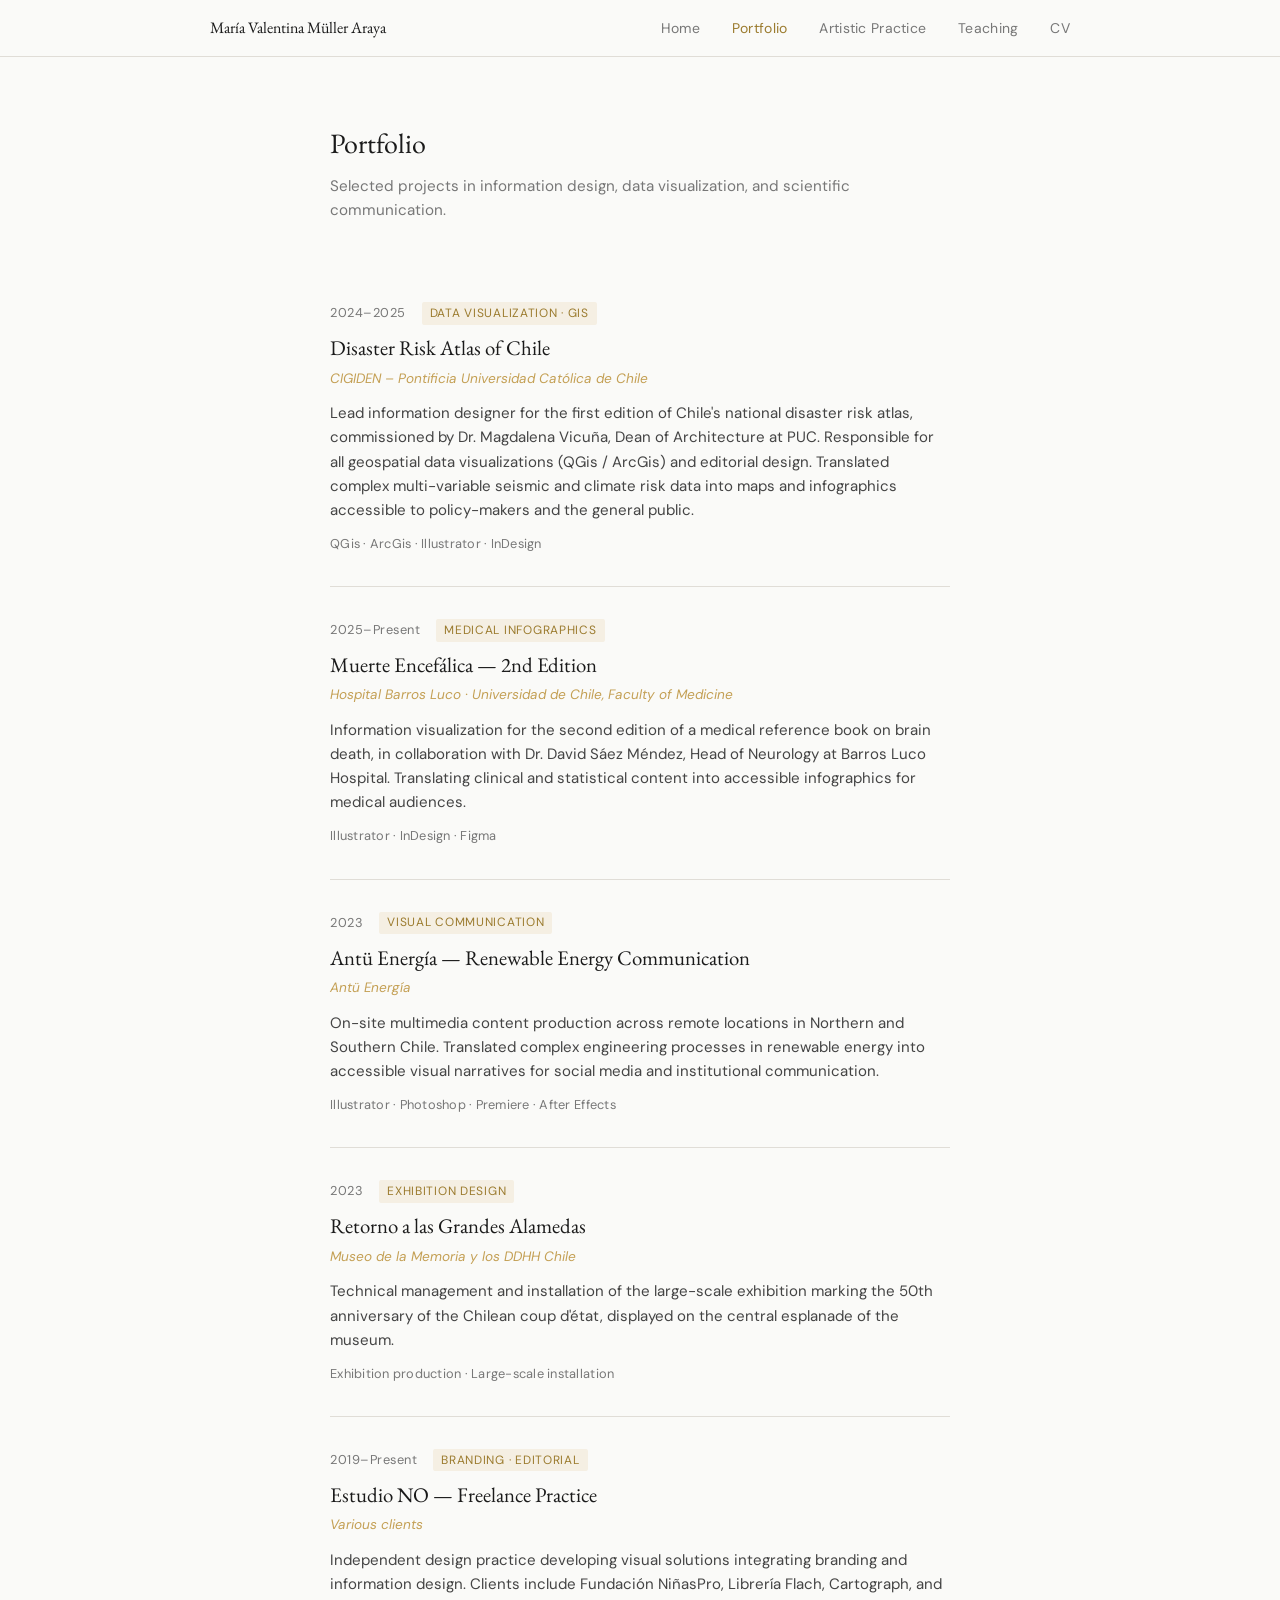
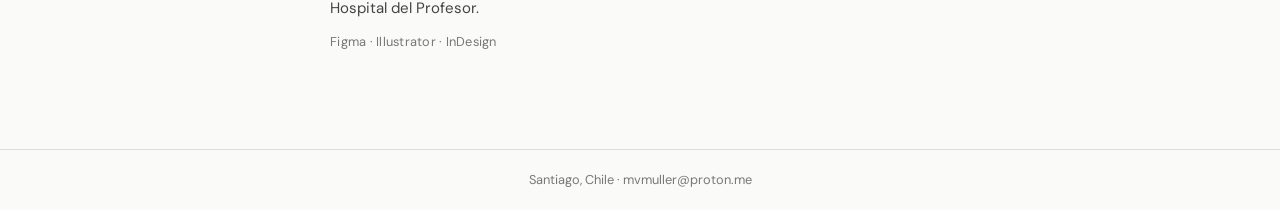
==== portfolio.html @ 5f3f7e42 "Add files via upload" ====
<!DOCTYPE html>
<html lang="en">
<head>
  <meta charset="UTF-8" />
  <meta name="viewport" content="width=device-width, initial-scale=1.0"/>
  <title>Portfolio · María Valentina Müller Araya</title>
  <link rel="preconnect" href="https://fonts.googleapis.com">
  <link href="https://fonts.googleapis.com/css2?family=EB+Garamond:ital,wght@0,400;0,500;1,400&family=DM+Sans:wght@300;400;500&display=swap" rel="stylesheet">
  <link rel="stylesheet" href="style.css">
</head>
<body>

  <header>
    <nav>
      <a href="index.html" class="nav-name">María Valentina Müller Araya</a>
      <ul>
        <li><a href="index.html">Home</a></li>
        <li><a href="portfolio.html" class="active">Portfolio</a></li>
        <li><a href="works.html">Artistic Practice</a></li>
        <li><a href="teaching.html">Teaching</a></li>
        <li><a href="cv/CV_MariaValentinaMuller_EN.pdf" target="_blank">CV</a></li>
      </ul>
    </nav>
  </header>

  <main class="page-layout">

    <h2 class="page-title">Portfolio</h2>
    <p class="page-intro">Selected projects in information design, data visualization, and scientific communication.</p>

    <div class="projects">

      <article class="project">
        <div class="project-meta">
          <span class="project-year">2024–2025</span>
          <span class="project-tag">Data Visualization · GIS</span>
        </div>
        <h3>Disaster Risk Atlas of Chile</h3>
        <p class="project-client">CIGIDEN – Pontificia Universidad Católica de Chile</p>
        <p class="project-desc">
          Lead information designer for the first edition of Chile's national disaster risk atlas,
          commissioned by Dr. Magdalena Vicuña, Dean of Architecture at PUC. Responsible for all
          geospatial data visualizations (QGis / ArcGis) and editorial design. Translated complex
          multi-variable seismic and climate risk data into maps and infographics accessible to
          policy-makers and the general public.
        </p>
        <div class="project-tools">QGis · ArcGis · Illustrator · InDesign</div>
        <!-- Add project image: <img src="images/atlas.jpg" alt="Disaster Risk Atlas"> -->
      </article>

      <div class="project-divider"></div>

      <article class="project">
        <div class="project-meta">
          <span class="project-year">2025–Present</span>
          <span class="project-tag">Medical Infographics</span>
        </div>
        <h3>Muerte Encefálica — 2nd Edition</h3>
        <p class="project-client">Hospital Barros Luco · Universidad de Chile, Faculty of Medicine</p>
        <p class="project-desc">
          Information visualization for the second edition of a medical reference book on brain death,
          in collaboration with Dr. David Sáez Méndez, Head of Neurology at Barros Luco Hospital.
          Translating clinical and statistical content into accessible infographics for medical audiences.
        </p>
        <div class="project-tools">Illustrator · InDesign · Figma</div>
      </article>

      <div class="project-divider"></div>

      <article class="project">
        <div class="project-meta">
          <span class="project-year">2023</span>
          <span class="project-tag">Visual Communication</span>
        </div>
        <h3>Antü Energía — Renewable Energy Communication</h3>
        <p class="project-client">Antü Energía</p>
        <p class="project-desc">
          On-site multimedia content production across remote locations in Northern and Southern Chile.
          Translated complex engineering processes in renewable energy into accessible visual narratives
          for social media and institutional communication.
        </p>
        <div class="project-tools">Illustrator · Photoshop · Premiere · After Effects</div>
      </article>

      <div class="project-divider"></div>

      <article class="project">
        <div class="project-meta">
          <span class="project-year">2023</span>
          <span class="project-tag">Exhibition Design</span>
        </div>
        <h3>Retorno a las Grandes Alamedas</h3>
        <p class="project-client">Museo de la Memoria y los DDHH Chile</p>
        <p class="project-desc">
          Technical management and installation of the large-scale exhibition marking the 50th
          anniversary of the Chilean coup d'état, displayed on the central esplanade of the museum.
        </p>
        <div class="project-tools">Exhibition production · Large-scale installation</div>
      </article>

      <div class="project-divider"></div>

      <article class="project">
        <div class="project-meta">
          <span class="project-year">2019–Present</span>
          <span class="project-tag">Branding · Editorial</span>
        </div>
        <h3>Estudio NO — Freelance Practice</h3>
        <p class="project-client">Various clients</p>
        <p class="project-desc">
          Independent design practice developing visual solutions integrating branding and information
          design. Clients include Fundación NiñasPro, Librería Flach, Cartograph, and Hospital del Profesor.
        </p>
        <div class="project-tools">Figma · Illustrator · InDesign</div>
      </article>

    </div>
  </main>

  <footer>
    <p>Santiago, Chile · <a href="mailto:mvmuller@proton.me">mvmuller@proton.me</a></p>
  </footer>

</body>
</html>
---- style.css ----
/* ── Variables ── */
:root {
  --accent: #9B7B2E;
  --accent-light: #C4A055;
  --text: #1a1a1a;
  --text-mid: #444;
  --text-soft: #777;
  --bg: #fafaf8;
  --border: #e0ddd7;
  --font-serif: 'EB Garamond', Georgia, serif;
  --font-sans: 'DM Sans', system-ui, sans-serif;
  --max-width: 860px;
}

/* ── Reset ── */
*, *::before, *::after { box-sizing: border-box; margin: 0; padding: 0; }

html { font-size: 16px; }

body {
  font-family: var(--font-sans);
  background: var(--bg);
  color: var(--text);
  line-height: 1.6;
  min-height: 100vh;
  display: flex;
  flex-direction: column;
}

a {
  color: var(--accent);
  text-decoration: none;
}
a:hover { text-decoration: underline; }

/* ── Header / Nav ── */
header {
  border-bottom: 1px solid var(--border);
  padding: 0 2rem;
}

nav {
  max-width: var(--max-width);
  margin: 0 auto;
  display: flex;
  align-items: center;
  justify-content: space-between;
  height: 56px;
  gap: 2rem;
}

.nav-name {
  font-family: var(--font-serif);
  font-size: 1rem;
  color: var(--text);
  white-space: nowrap;
  flex-shrink: 0;
}
.nav-name:hover { text-decoration: none; color: var(--accent); }

nav ul {
  list-style: none;
  display: flex;
  gap: 2rem;
}

nav ul a {
  font-size: 0.875rem;
  color: var(--text-soft);
  letter-spacing: 0.02em;
}
nav ul a:hover,
nav ul a.active {
  color: var(--accent);
  text-decoration: none;
}

/* ── Home layout ── */
.home-layout {
  max-width: var(--max-width);
  margin: 0 auto;
  padding: 5rem 2rem 4rem;
  display: grid;
  grid-template-columns: 220px 1fr;
  gap: 4rem;
  align-items: start;
  flex: 1;
}

.home-photo img {
  width: 100%;
  aspect-ratio: 3/4;
  object-fit: cover;
  filter: grayscale(15%);
}

.photo-placeholder {
  width: 100%;
  aspect-ratio: 3/4;
  background: #e8e5df;
  display: flex;
  align-items: center;
  justify-content: center;
  color: var(--text-soft);
  font-size: 0.8rem;
  letter-spacing: 0.1em;
  text-transform: uppercase;
}

h1 {
  font-family: var(--font-serif);
  font-size: 2.4rem;
  font-weight: 400;
  line-height: 1.15;
  color: var(--text);
  margin-bottom: 0.5rem;
}

.subtitle {
  font-size: 0.9rem;
  color: var(--accent);
  letter-spacing: 0.04em;
  margin-bottom: 1.5rem;
}

.divider {
  width: 2.5rem;
  height: 1px;
  background: var(--accent);
  margin-bottom: 1.5rem;
}

.bio {
  font-size: 0.975rem;
  color: var(--text-mid);
  margin-bottom: 1rem;
  max-width: 480px;
}

.contact-links {
  margin-top: 2rem;
  font-size: 0.875rem;
  color: var(--text-soft);
}
.contact-links a { color: var(--text-mid); }
.contact-links a:hover { color: var(--accent); }
.sep { margin: 0 0.5rem; }

/* ── Page layout (portfolio, teaching) ── */
.page-layout {
  max-width: var(--max-width);
  margin: 0 auto;
  padding: 4rem 2rem 4rem;
  flex: 1;
}

.page-title {
  font-family: var(--font-serif);
  font-size: 1.75rem;
  font-weight: 400;
  margin-bottom: 0.5rem;
  color: var(--text);
}

.page-intro {
  font-size: 0.95rem;
  color: var(--text-soft);
  margin-bottom: 3rem;
  max-width: 560px;
}

/* ── Projects ── */
.projects { display: flex; flex-direction: column; }

.project {
  padding: 2rem 0;
}

.project-divider {
  height: 1px;
  background: var(--border);
}

.project-meta {
  display: flex;
  gap: 1rem;
  align-items: center;
  margin-bottom: 0.4rem;
}

.project-year {
  font-size: 0.8rem;
  color: var(--text-soft);
  letter-spacing: 0.04em;
}

.project-tag {
  font-size: 0.75rem;
  color: var(--accent);
  letter-spacing: 0.06em;
  text-transform: uppercase;
  background: #f5efe3;
  padding: 0.1rem 0.5rem;
  border-radius: 2px;
}

.project h3 {
  font-family: var(--font-serif);
  font-size: 1.3rem;
  font-weight: 400;
  margin-bottom: 0.2rem;
}

.project-client {
  font-size: 0.85rem;
  color: var(--accent-light);
  margin-bottom: 0.75rem;
  font-style: italic;
}

.project-desc {
  font-size: 0.94rem;
  color: var(--text-mid);
  max-width: 620px;
  margin-bottom: 0.75rem;
}

.project-tools {
  font-size: 0.8rem;
  color: var(--text-soft);
  letter-spacing: 0.02em;
}

.project img {
  width: 100%;
  margin-top: 1.25rem;
  display: block;
}

/* ── Teaching ── */
.teaching-list {
  display: flex;
  flex-direction: column;
  gap: 0;
}

.course {
  display: grid;
  grid-template-columns: 100px 1fr;
  gap: 1.5rem;
  padding: 1.1rem 0;
  border-bottom: 1px solid var(--border);
  align-items: baseline;
}
.course:first-child { border-top: 1px solid var(--border); }

.course-year {
  font-size: 0.8rem;
  color: var(--text-soft);
  letter-spacing: 0.03em;
  padding-top: 0.1rem;
}

.course h3 {
  font-family: var(--font-serif);
  font-size: 1.1rem;
  font-weight: 400;
  margin-bottom: 0.1rem;
}

.course p {
  font-size: 0.85rem;
  color: var(--text-soft);
  font-style: italic;
}

.section-break {
  height: 3rem;
}

/* ── Footer ── */
footer {
  border-top: 1px solid var(--border);
  padding: 1.25rem 2rem;
  text-align: center;
}

footer p {
  font-size: 0.8rem;
  color: var(--text-soft);
}

footer a { color: var(--text-soft); }
footer a:hover { color: var(--accent); }

/* ── Responsive ── */
@media (max-width: 640px) {
  .home-layout {
    grid-template-columns: 1fr;
    gap: 2rem;
    padding: 2.5rem 1.25rem;
  }
  .home-photo { max-width: 180px; }
  h1 { font-size: 1.9rem; }
  nav { height: auto; padding: 1rem 0; flex-wrap: wrap; gap: 0.75rem; }
  nav ul { gap: 1.25rem; }
  .page-layout { padding: 2.5rem 1.25rem; }
  .course { grid-template-columns: 80px 1fr; gap: 1rem; }
}
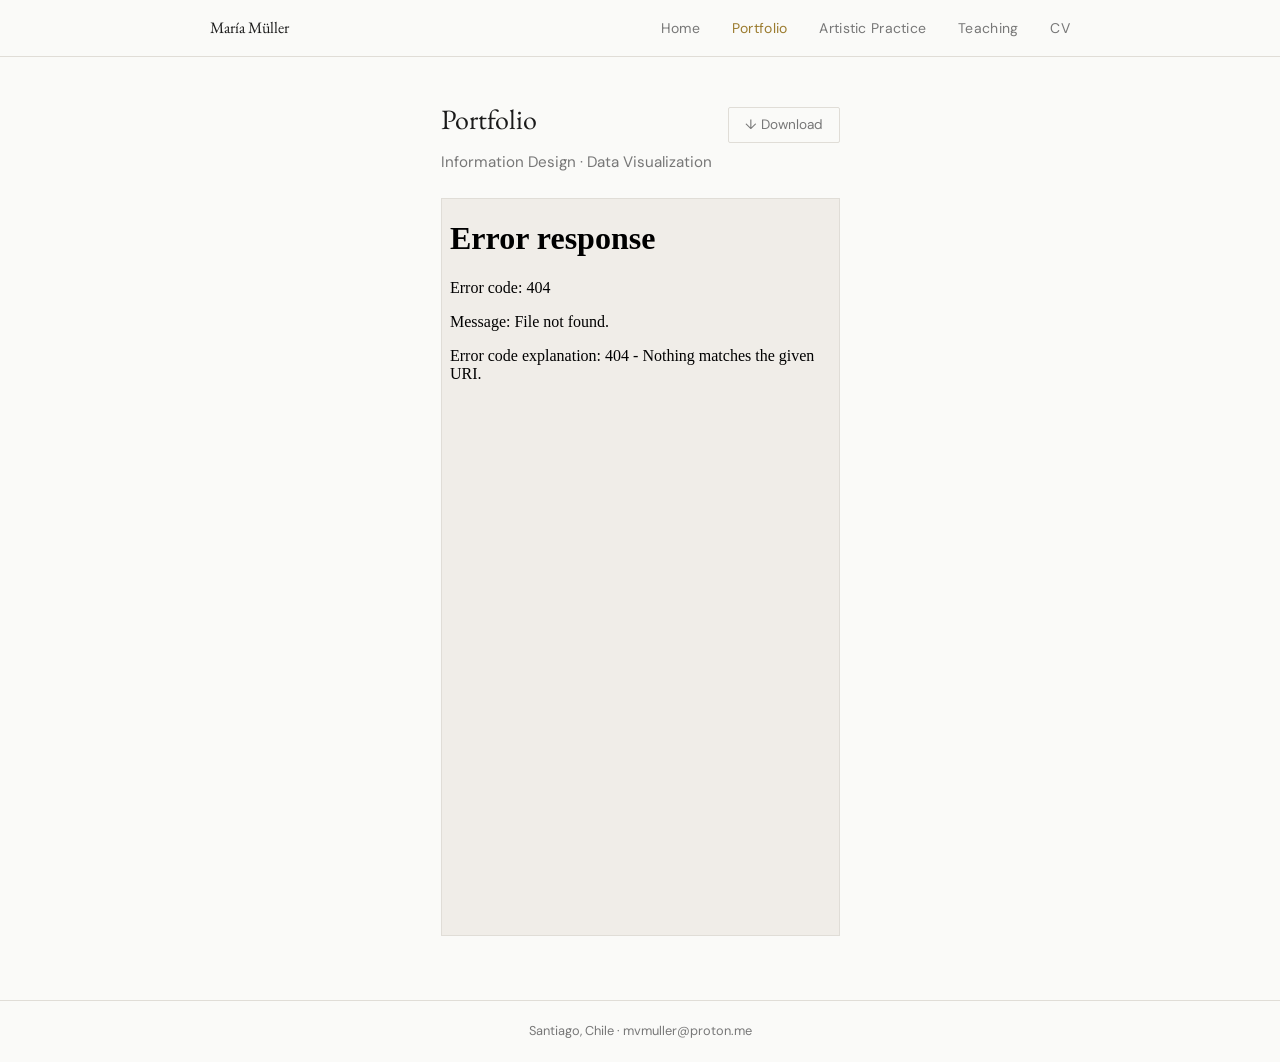
==== commit 1e1e7447: "Add files via upload" ====
--- a/portfolio.html
+++ b/portfolio.html
@@ -3,16 +3,76 @@
 <head>
   <meta charset="UTF-8" />
   <meta name="viewport" content="width=device-width, initial-scale=1.0"/>
-  <title>Portfolio · María Valentina Müller Araya</title>
+  <title>Portfolio · María Müller</title>
   <link rel="preconnect" href="https://fonts.googleapis.com">
   <link href="https://fonts.googleapis.com/css2?family=EB+Garamond:ital,wght@0,400;0,500;1,400&family=DM+Sans:wght@300;400;500&display=swap" rel="stylesheet">
   <link rel="stylesheet" href="style.css">
+  <style>
+    .pdf-wrapper {
+      max-width: var(--max-width);
+      margin: 0 auto;
+      padding: 2.5rem 2rem 4rem;
+      flex: 1;
+    }
+    .pdf-header {
+      display: flex;
+      align-items: baseline;
+      justify-content: space-between;
+      margin-bottom: 1.5rem;
+      gap: 1rem;
+      flex-wrap: wrap;
+    }
+    .pdf-download {
+      font-size: 0.85rem;
+      color: var(--text-soft);
+      border: 1px solid var(--border);
+      padding: 0.4rem 1rem;
+      border-radius: 2px;
+      white-space: nowrap;
+      transition: border-color 0.15s, color 0.15s;
+    }
+    .pdf-download:hover {
+      border-color: var(--accent);
+      color: var(--accent);
+      text-decoration: none;
+    }
+    .pdf-viewer {
+      width: 100%;
+      height: 82vh;
+      border: 1px solid var(--border);
+      background: #f0ede8;
+      display: block;
+    }
+    .pdf-fallback {
+      display: none;
+      padding: 3rem 2rem;
+      text-align: center;
+      border: 1px solid var(--border);
+      background: #f9f8f6;
+    }
+    .pdf-fallback p {
+      font-size: 0.95rem;
+      color: var(--text-soft);
+      margin-bottom: 1rem;
+    }
+    .pdf-fallback a {
+      font-size: 0.875rem;
+      border: 1px solid var(--accent);
+      color: var(--accent);
+      padding: 0.5rem 1.25rem;
+      border-radius: 2px;
+    }
+    @media (max-width: 640px) {
+      .pdf-wrapper { padding: 2rem 1.25rem; }
+      .pdf-viewer { height: 65vh; }
+    }
+  </style>
 </head>
 <body>
 
   <header>
     <nav>
-      <a href="index.html" class="nav-name">María Valentina Müller Araya</a>
+      <a href="index.html" class="nav-name">María Müller</a>
       <ul>
         <li><a href="index.html">Home</a></li>
         <li><a href="portfolio.html" class="active">Portfolio</a></li>
@@ -23,97 +83,25 @@
     </nav>
   </header>
 
-  <main class="page-layout">
+  <main class="pdf-wrapper">
+    <div class="pdf-header">
+      <div>
+        <h2 class="page-title">Portfolio</h2>
+        <p class="page-intro" style="margin-bottom:0">Information Design · Data Visualization</p>
+      </div>
+      <a href="portfolio/portfolio.pdf" download class="pdf-download">↓ Download</a>
+    </div>
 
-    <h2 class="page-title">Portfolio</h2>
-    <p class="page-intro">Selected projects in information design, data visualization, and scientific communication.</p>
+    <iframe
+      class="pdf-viewer"
+      src="portfolio/portfolio.pdf"
+      title="Portfolio PDF"
+      id="pdfFrame"
+    ></iframe>
 
-    <div class="projects">
-
-      <article class="project">
-        <div class="project-meta">
-          <span class="project-year">2024–2025</span>
-          <span class="project-tag">Data Visualization · GIS</span>
-        </div>
-        <h3>Disaster Risk Atlas of Chile</h3>
-        <p class="project-client">CIGIDEN – Pontificia Universidad Católica de Chile</p>
-        <p class="project-desc">
-          Lead information designer for the first edition of Chile's national disaster risk atlas,
-          commissioned by Dr. Magdalena Vicuña, Dean of Architecture at PUC. Responsible for all
-          geospatial data visualizations (QGis / ArcGis) and editorial design. Translated complex
-          multi-variable seismic and climate risk data into maps and infographics accessible to
-          policy-makers and the general public.
-        </p>
-        <div class="project-tools">QGis · ArcGis · Illustrator · InDesign</div>
-        <!-- Add project image: <img src="images/atlas.jpg" alt="Disaster Risk Atlas"> -->
-      </article>
-
-      <div class="project-divider"></div>
-
-      <article class="project">
-        <div class="project-meta">
-          <span class="project-year">2025–Present</span>
-          <span class="project-tag">Medical Infographics</span>
-        </div>
-        <h3>Muerte Encefálica — 2nd Edition</h3>
-        <p class="project-client">Hospital Barros Luco · Universidad de Chile, Faculty of Medicine</p>
-        <p class="project-desc">
-          Information visualization for the second edition of a medical reference book on brain death,
-          in collaboration with Dr. David Sáez Méndez, Head of Neurology at Barros Luco Hospital.
-          Translating clinical and statistical content into accessible infographics for medical audiences.
-        </p>
-        <div class="project-tools">Illustrator · InDesign · Figma</div>
-      </article>
-
-      <div class="project-divider"></div>
-
-      <article class="project">
-        <div class="project-meta">
-          <span class="project-year">2023</span>
-          <span class="project-tag">Visual Communication</span>
-        </div>
-        <h3>Antü Energía — Renewable Energy Communication</h3>
-        <p class="project-client">Antü Energía</p>
-        <p class="project-desc">
-          On-site multimedia content production across remote locations in Northern and Southern Chile.
-          Translated complex engineering processes in renewable energy into accessible visual narratives
-          for social media and institutional communication.
-        </p>
-        <div class="project-tools">Illustrator · Photoshop · Premiere · After Effects</div>
-      </article>
-
-      <div class="project-divider"></div>
-
-      <article class="project">
-        <div class="project-meta">
-          <span class="project-year">2023</span>
-          <span class="project-tag">Exhibition Design</span>
-        </div>
-        <h3>Retorno a las Grandes Alamedas</h3>
-        <p class="project-client">Museo de la Memoria y los DDHH Chile</p>
-        <p class="project-desc">
-          Technical management and installation of the large-scale exhibition marking the 50th
-          anniversary of the Chilean coup d'état, displayed on the central esplanade of the museum.
-        </p>
-        <div class="project-tools">Exhibition production · Large-scale installation</div>
-      </article>
-
-      <div class="project-divider"></div>
-
-      <article class="project">
-        <div class="project-meta">
-          <span class="project-year">2019–Present</span>
-          <span class="project-tag">Branding · Editorial</span>
-        </div>
-        <h3>Estudio NO — Freelance Practice</h3>
-        <p class="project-client">Various clients</p>
-        <p class="project-desc">
-          Independent design practice developing visual solutions integrating branding and information
-          design. Clients include Fundación NiñasPro, Librería Flach, Cartograph, and Hospital del Profesor.
-        </p>
-        <div class="project-tools">Figma · Illustrator · InDesign</div>
-      </article>
-
+    <div class="pdf-fallback">
+      <p>Your browser could not display the PDF directly.</p>
+      <a href="portfolio/portfolio.pdf" download>Download Portfolio PDF</a>
     </div>
   </main>
 
@@ -121,5 +109,12 @@
     <p>Santiago, Chile · <a href="mailto:mvmuller@proton.me">mvmuller@proton.me</a></p>
   </footer>
 
+  <script>
+    document.getElementById('pdfFrame').addEventListener('error', function() {
+      this.style.display = 'none';
+      document.querySelector('.pdf-fallback').style.display = 'block';
+    });
+  </script>
+
 </body>
 </html>
